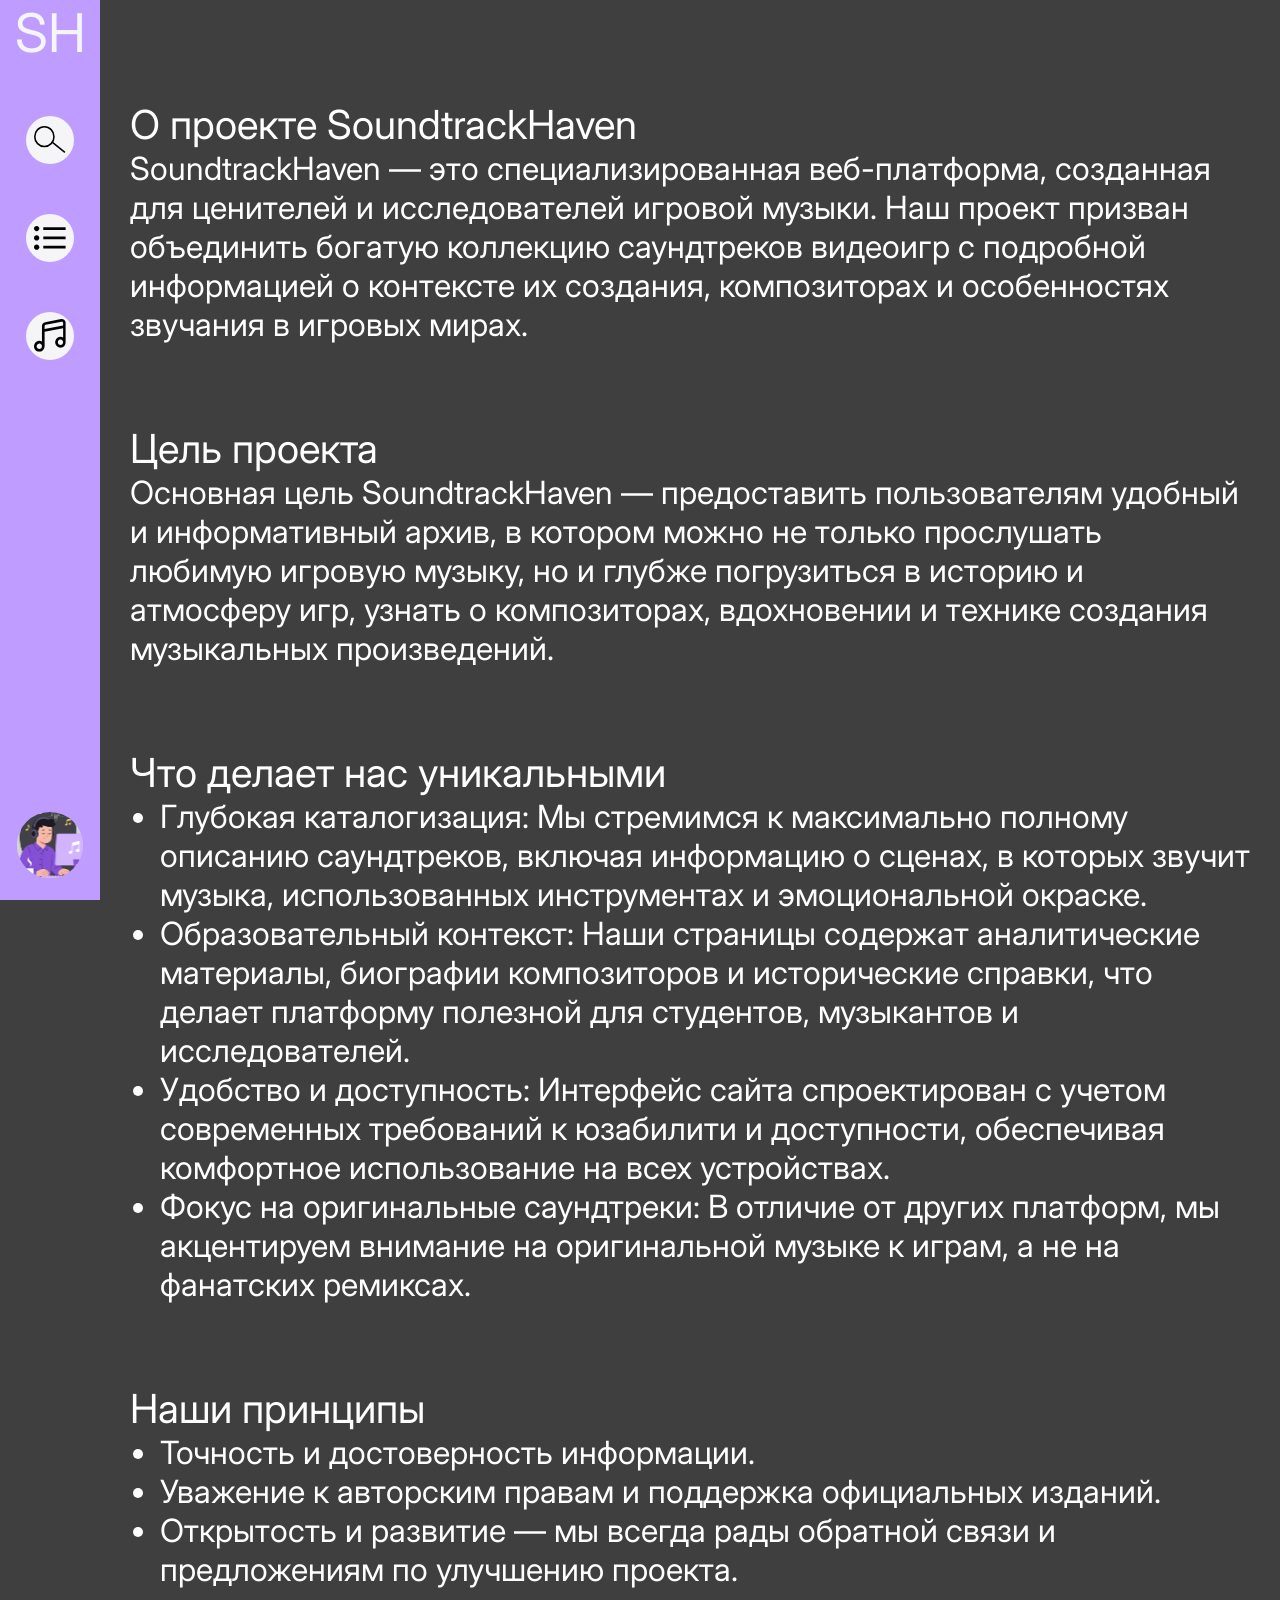
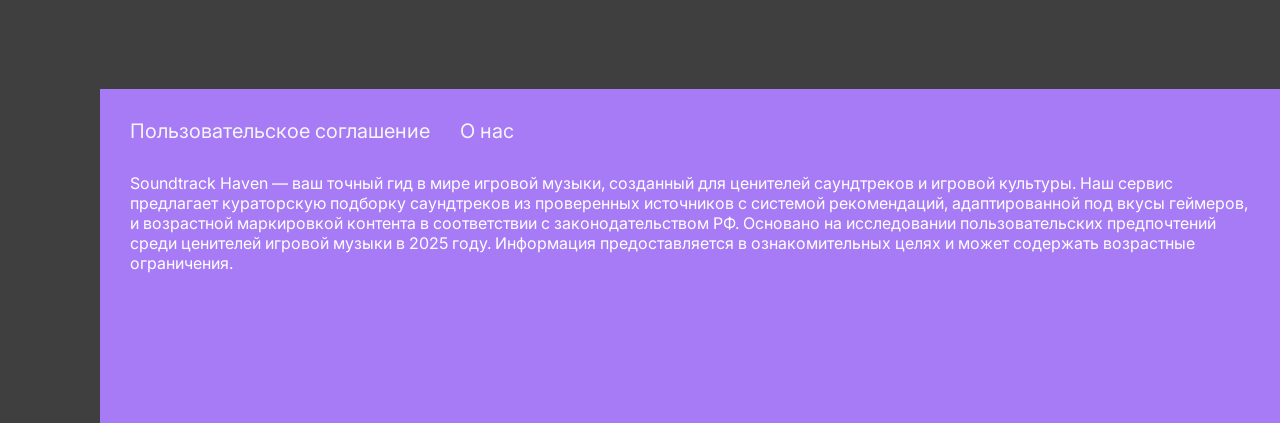
==== about_us.html @ 09781d7f "Осталось написать страницу трека и страницу автора музыки." ====
<!doctype html>
<html lang="en">
<head>
    <meta charset="UTF-8">
    <meta name="viewport" content="width=device-width, initial-scale=1">
    <meta http-equiv="X-UA-Compatible" content="ie=edge">
    <title>О нашем проекте</title>
    <link rel="stylesheet" href="css/О%20нас/style.css">
    <link rel="icon" href="img/favicon/favicon.svg">
</head>
<body class="bodyIndex">
<header class="generalMenu">
    <a href="index.html" class="iconHome">
        SH
    </a>
    <nav>
        <a href="search_music.html">
            <div class="backgroundColourIconNav">
                <img class="iconNav" src="img/Общие_изображения/Лупа.svg" alt="find">
            </div>
        </a>
        <a href="catalog_playlist.html">
            <div class="backgroundColourIconNav">
                <img class="iconNav" src="img/Общие_изображения/Список.svg" alt="catalogPlaylist">
            </div>
        </a>
        <a href="playlist_favorite_music_user.html">
            <div class="backgroundColourIconNav">
                <img class="iconNav" src="img/Общие_изображения/Нота.svg" alt="favoriteMusic">
            </div>
        </a>
    </nav>
    <a class="userProfile" href="register_form.html">
        <img class="playerIcon" src="img/Общие_изображения/Фото_Профиля.svg" alt="icon-profile">
    </a>
</header>
<main class="contentMain">
    <div class="wrapper">
        <section class="aboutProject">
            <h2>О проекте SoundtrackHaven</h2>
            <p>
                SoundtrackHaven — это специализированная веб-платформа, созданная для ценителей и исследователей
                игровой музыки. Наш проект призван объединить богатую коллекцию саундтреков видеоигр с подробной
                информацией о контексте их создания, композиторах и особенностях звучания в игровых мирах.
            </p>
        </section>
        <section class="goalsProject">
            <h2>Цель проекта</h2>
            <p>
                Основная цель SoundtrackHaven — предоставить пользователям удобный и информативный архив,
                в котором можно не только прослушать любимую игровую музыку, но и глубже погрузиться в историю
                и атмосферу игр, узнать о композиторах, вдохновении и технике создания музыкальных произведений.
            </p>
        </section>
        <section class="whatMakesUsFamous">
            <h2>Что делает нас уникальными</h2>
            <ul class="whatMakesUsFamousList">
                <li>Глубокая каталогизация: Мы стремимся к максимально полному описанию саундтреков,
                    включая информацию о сценах, в которых звучит музыка, использованных инструментах
                    и эмоциональной окраске.</li>
                <li>Образовательный контекст: Наши страницы содержат аналитические материалы, биографии композиторов
                    и исторические справки,
                    что делает платформу полезной для студентов, музыкантов и исследователей.</li>
                <li>Удобство и доступность: Интерфейс сайта спроектирован с учетом современных требований к юзабилити
                    и доступности, обеспечивая комфортное использование на всех устройствах.</li>
                <li>Фокус на оригинальные саундтреки: В отличие от других платформ,
                    мы акцентируем внимание на оригинальной музыке к играм, а не на фанатских ремиксах.</li>
            </ul>
        </section>
        <section class="principles">
            <h2>Наши принципы</h2>
            <ul class="principlesList">
                <li>Точность и достоверность информации.</li>
                <li>Уважение к авторским правам и поддержка официальных изданий.</li>
                <li>Открытость и развитие — мы всегда рады обратной связи и предложениям по улучшению проекта.</li>
            </ul>
        </section>
    </div>
</main>
<footer class="footerContent">
    <div class="wrapper">
        <div class="aboutUs">
            <nav class="aboutUsLinks">
                <a href="#">Пользовательское соглашение</a>
                <a href="#">О нас</a>
            </nav>
            <p class="paragraphFooter">
                Soundtrack Haven — ваш точный гид в мире игровой музыки, созданный для ценителей саундтреков и
                игровой культуры. Наш сервис предлагает кураторскую подборку саундтреков из проверенных источников
                с системой рекомендаций, адаптированной под вкусы геймеров, и возрастной маркировкой контента
                в соответствии с законодательством РФ. Основано на исследовании пользовательских предпочтений
                среди ценителей игровой музыки в 2025 году. Информация предоставляется в ознакомительных целях
                и может содержать возрастные ограничения.
            </p>
        </div>
    </div>
</footer>
</body>
</html>
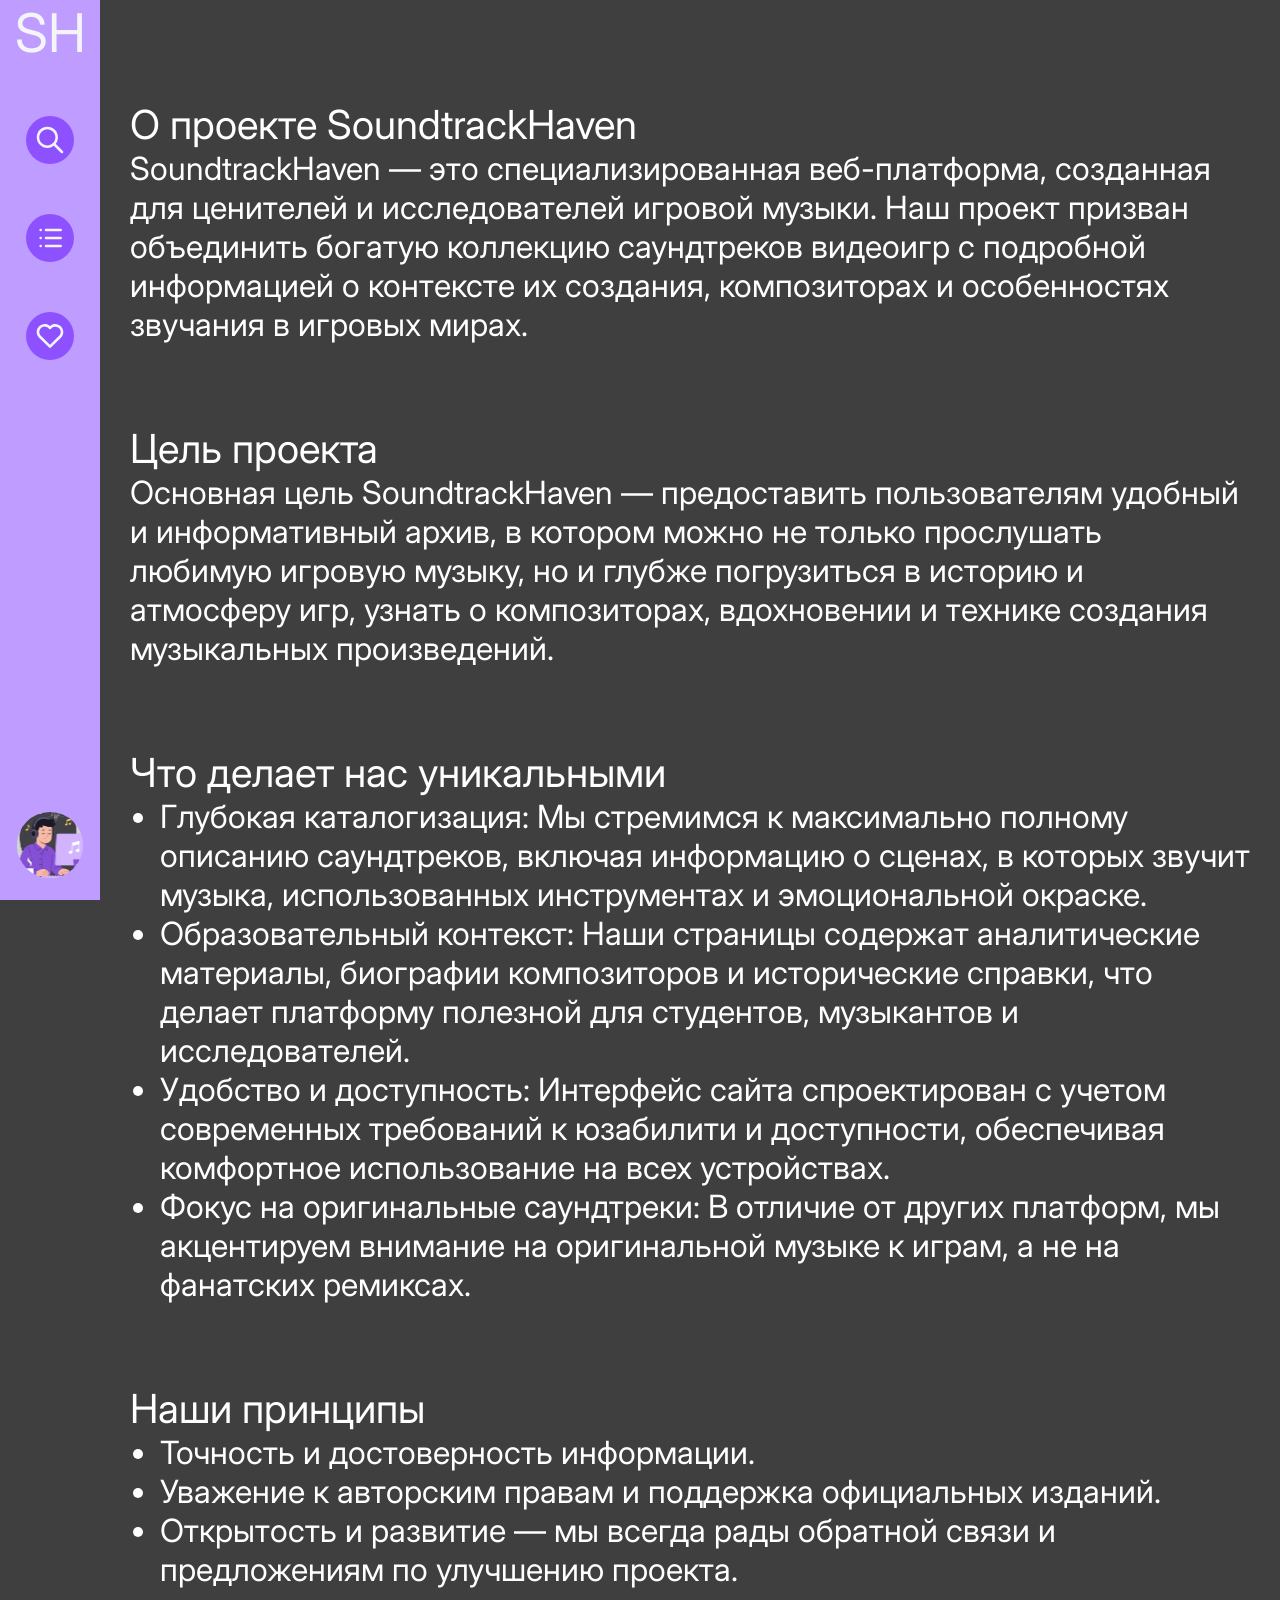
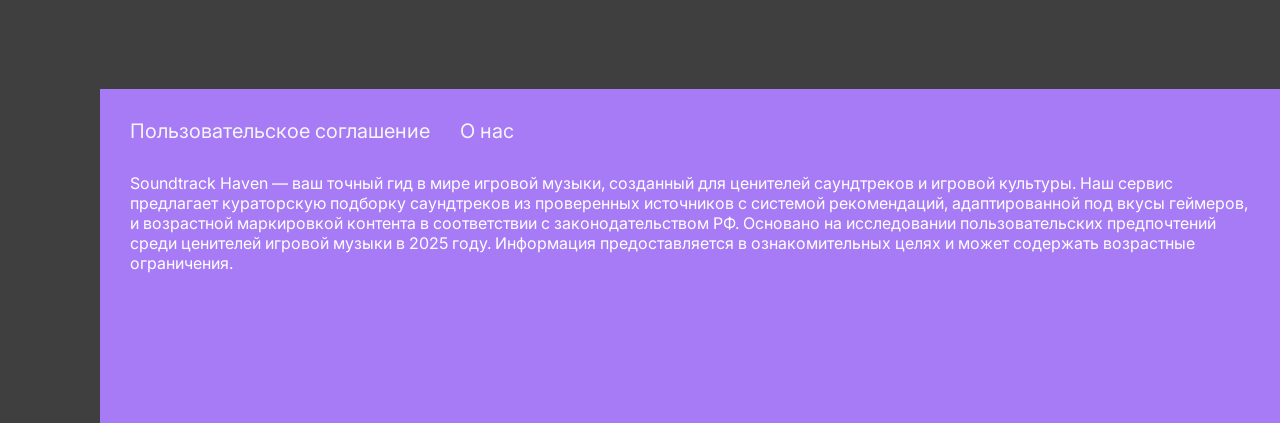
==== commit 153309f7: "Поправил валидацию." ====
--- a/about_us.html
+++ b/about_us.html
@@ -1,5 +1,5 @@
 <!doctype html>
-<html lang="en">
+<html lang="ru">
 <head>
     <meta charset="UTF-8">
     <meta name="viewport" content="width=device-width, initial-scale=1">
@@ -81,8 +81,8 @@
     <div class="wrapper">
         <div class="aboutUs">
             <nav class="aboutUsLinks">
-                <a href="#">Пользовательское соглашение</a>
-                <a href="#">О нас</a>
+                <a href="user_agreement.html">Пользовательское соглашение</a>
+                <a href="about_us.html">О нас</a>
             </nav>
             <p class="paragraphFooter">
                 Soundtrack Haven — ваш точный гид в мире игровой музыки, созданный для ценителей саундтреков и
